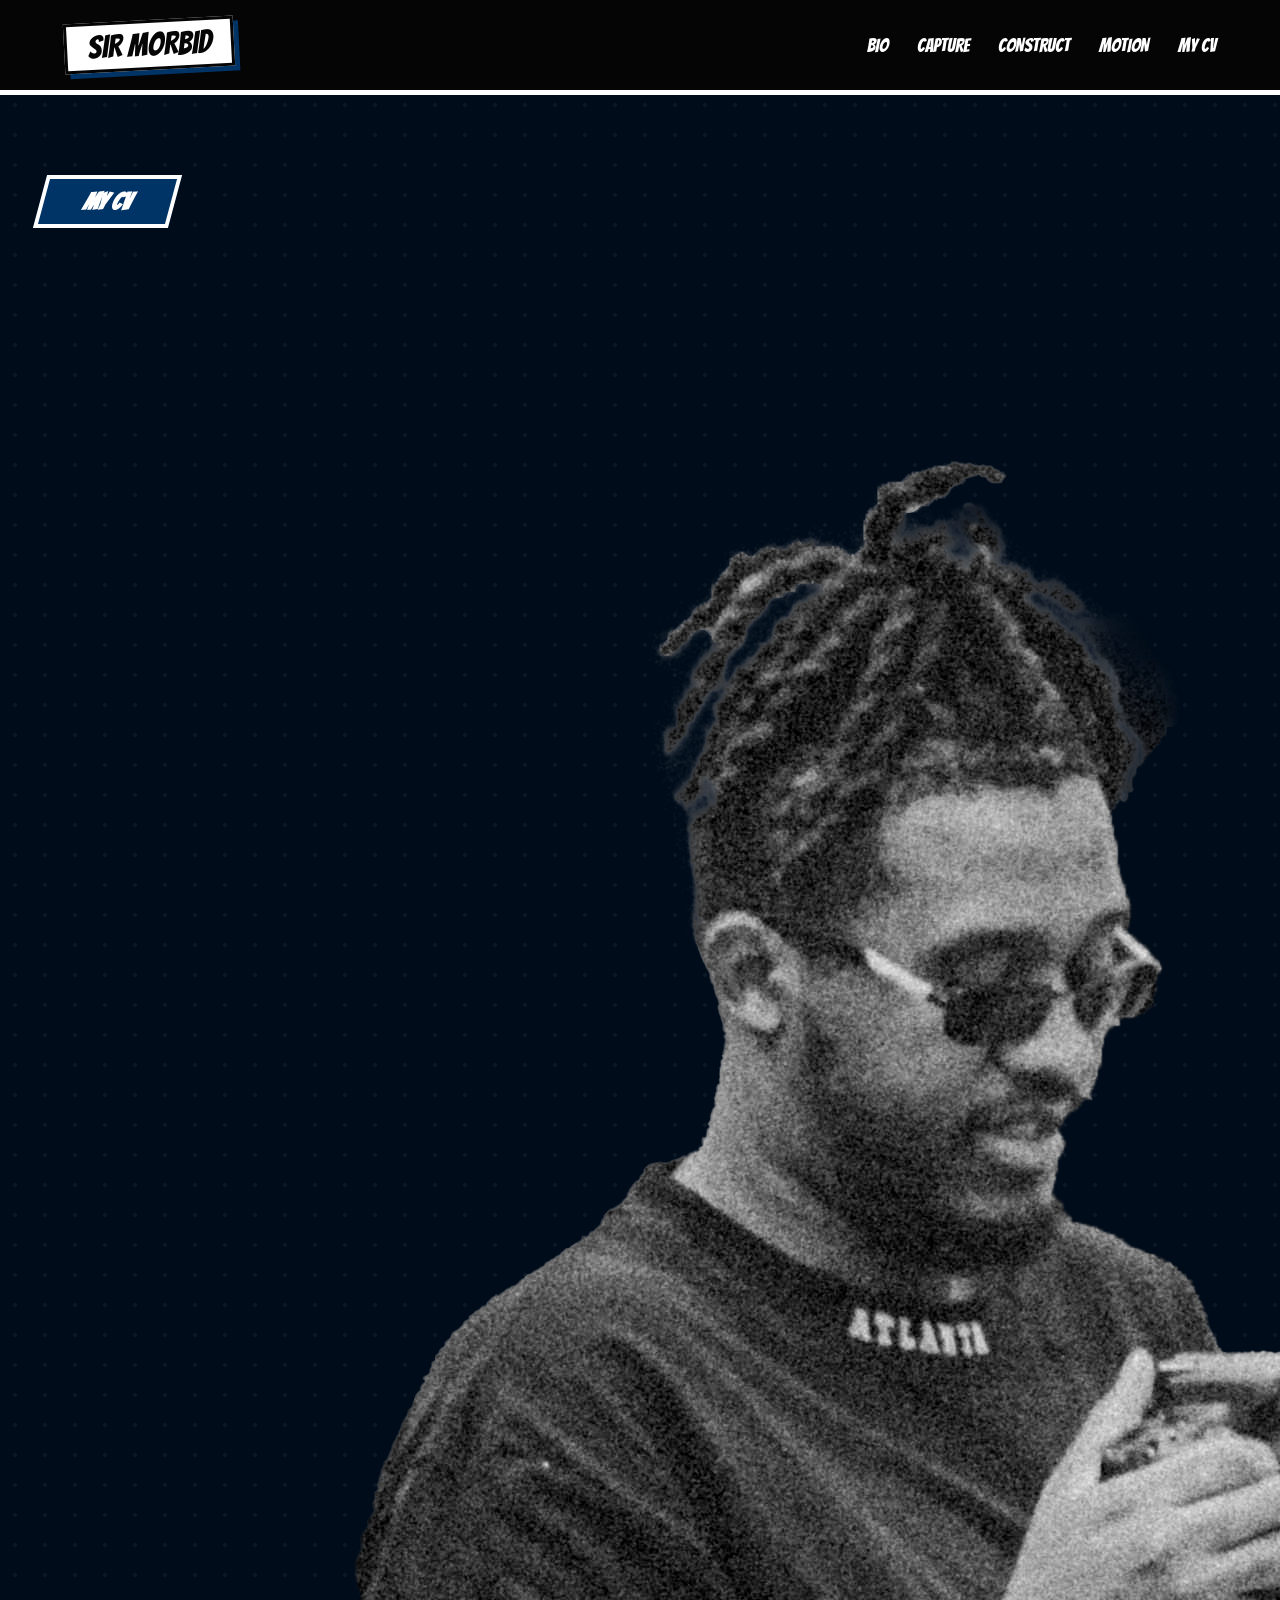
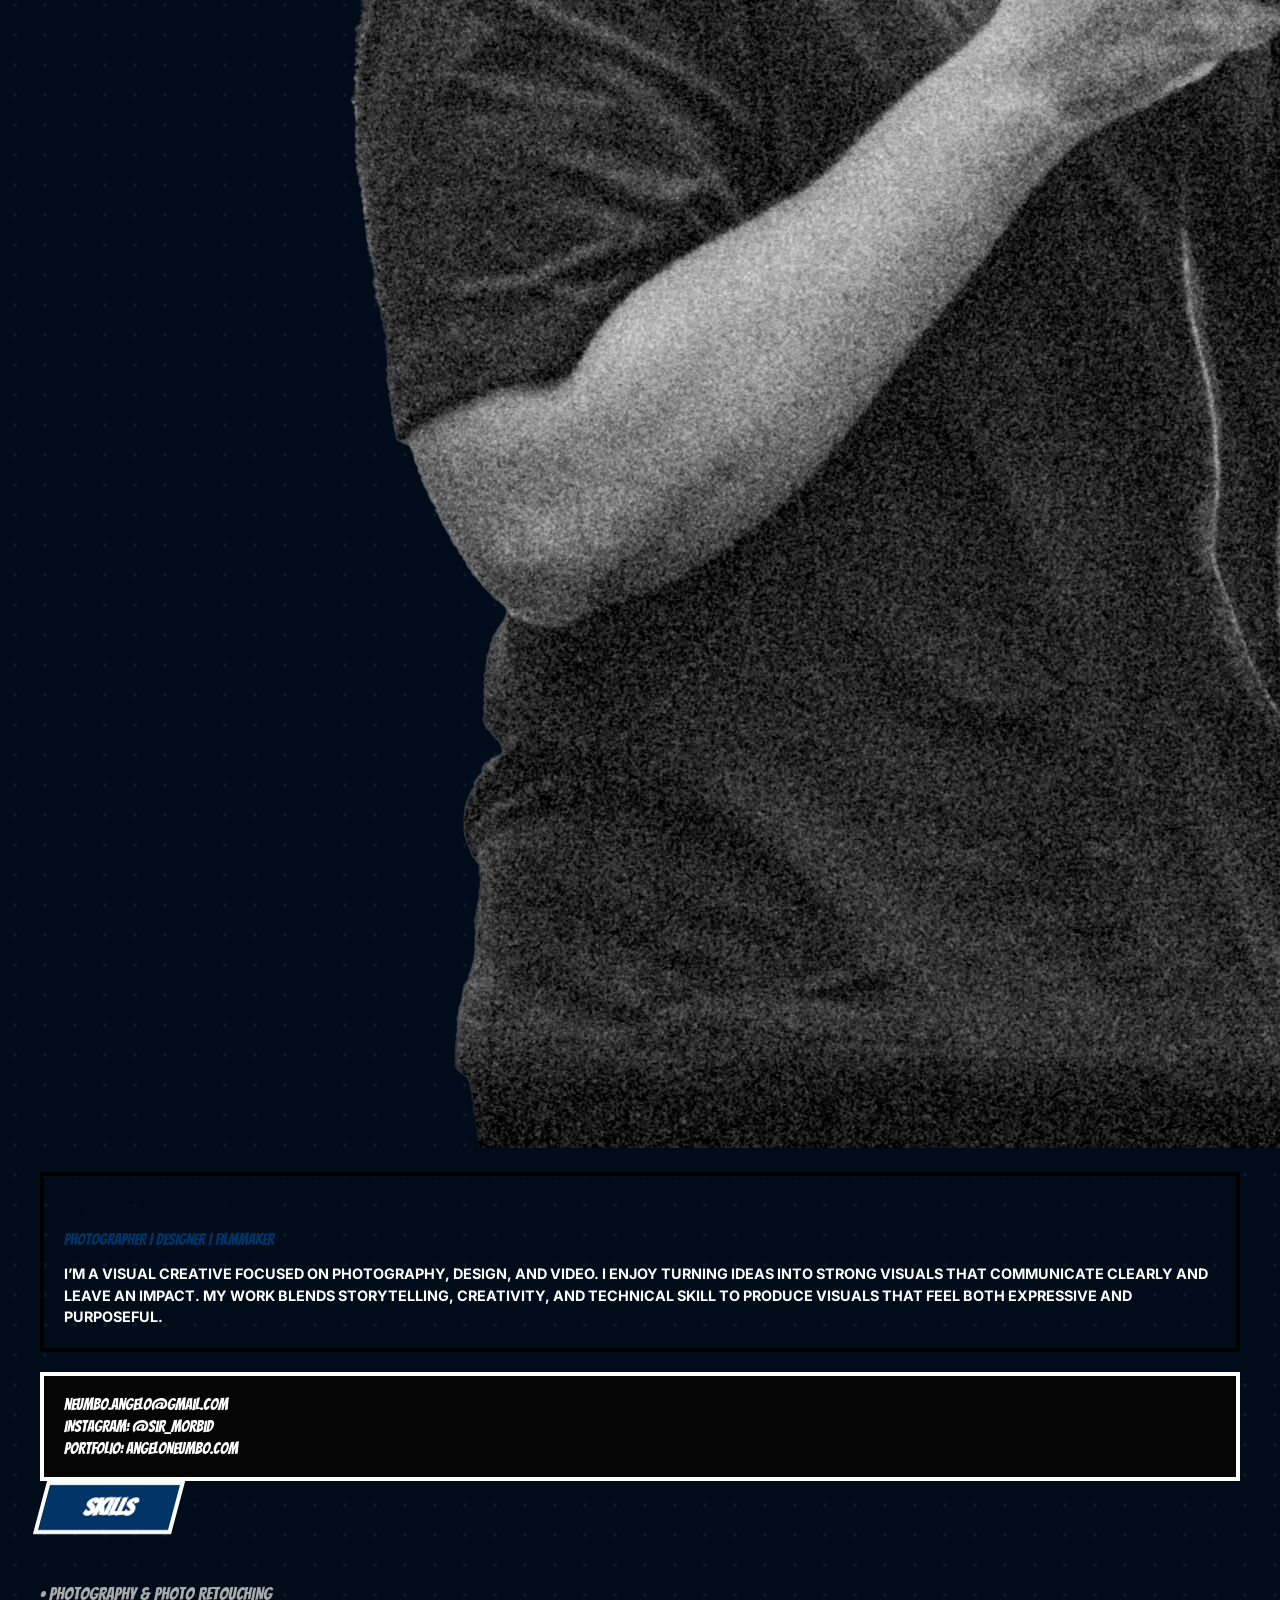
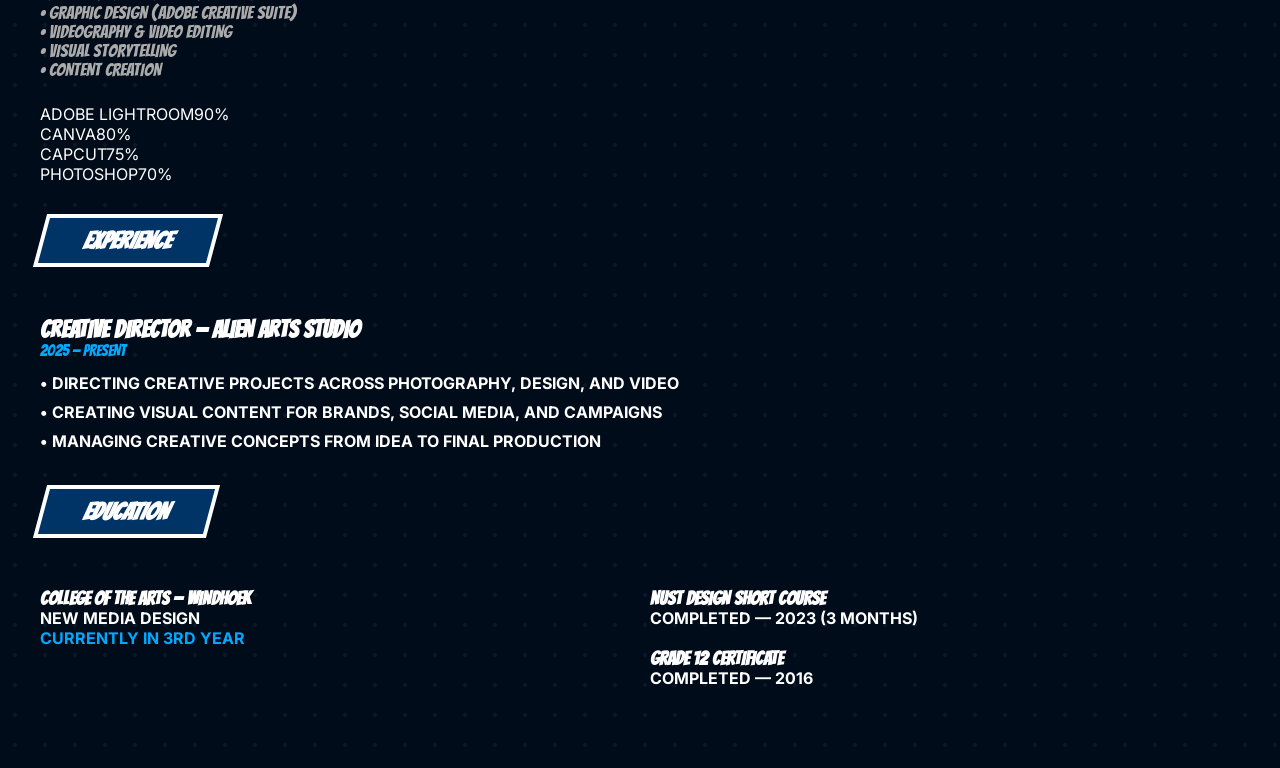
==== cv.html @ 8dfdfc35 "Add files via upload" ====
<!DOCTYPE html>
<html lang="en">
<head>
    <meta charset="UTF-8">
    <title>Angelo Neumbo | Curriculum Vitae</title>
    <link rel="stylesheet" href="style.css">
</head>
<body>
    
    <nav>
        <a href="index.html" class="sir-morbid-logo">SIR MORBID</a>
        <div class="nav-links">
            <a href="index.html">BIO</a>
            <a href="photography.html">CAPTURE</a>
            <a href="design.html">CONSTRUCT</a>
            <a href="video.html">MOTION</a>
            <a href="cv.html">MY CV</a>
        </div>
    </nav>

    <div class="container">
        
        <div class="hero-layout" style="grid-template-columns: 1fr 2fr; align-items: start;">
            
           
            <div class="sidebar-column">
                <h2 class="chapter-header" style="font-size: 1.5rem; margin-bottom: 20px;">MY CV</h2>
                
                <div class="hero-image-frame animate" style="margin-bottom: 20px;">
                    <img src="images/cv.png" alt="Angelo Neumbo">
                </div>

                <div class="bio-card" style="padding: 20px; box-shadow: 8px 8px 0px var(--midnight); border: 4px solid black;">
                    <h2 style="font-family: 'Bangers'; color: var(--midnight); font-size: 2.2rem; line-height: 1;">ANGELO NEUMBO</h2>
                    <p style="color: var(--deep-blue); font-family: 'Bangers'; margin-bottom: 15px;">PHOTOGRAPHER | DESIGNER | FILMMAKER</p>
                    <p style="font-size: 0.9rem; line-height: 1.5; font-weight: bold;">
                        I’M A VISUAL CREATIVE FOCUSED ON PHOTOGRAPHY, DESIGN, AND VIDEO. I ENJOY TURNING IDEAS INTO STRONG VISUALS THAT COMMUNICATE CLEARLY AND LEAVE AN IMPACT. MY WORK BLENDS STORYTELLING, CREATIVITY, AND TECHNICAL SKILL TO PRODUCE VISUALS THAT FEEL BOTH EXPRESSIVE AND PURPOSEFUL.
                    </p>
                </div>

                
                <div class="panel animate" style="margin-top: 20px; background: var(--black); border: 4px solid white; padding: 20px;">
                    <p style="font-family: 'Bangers'; color: white; margin-bottom: 5px;">neumbo.angelo@gmail.COM</p>
                    <p style="font-family: 'Bangers'; color: white; margin-bottom: 5px;">INSTAGRAM: @sir_morbid</p>
                    <p style="font-family: 'Bangers'; color: white;">PORTFOLIO: AngeloNeumbo.COM</p>
                </div>
            </div>

           
            <div class="main-cv-column">
                
               
                <div class="skill-card animate" style="margin-bottom: 30px;">
                    <h2 class="chapter-header" style="font-size: 1.5rem; margin-top: 0;">SKILLS</h2>
                    <ul style="list-style: none; font-family: 'Bangers'; font-size: 1.1rem; margin-bottom: 25px; color: #aaa;">
                        <li>• PHOTOGRAPHY & PHOTO RETOUCHING</li>
                        <li>• GRAPHIC DESIGN (ADOBE CREATIVE SUITE)</li>
                        <li>• VIDEOGRAPHY & VIDEO EDITING</li>
                        <li>• VISUAL STORYTELLING</li>
                        <li>• CONTENT CREATION</li>
                    </ul>

                  
                    <div class="skill-bar-container">
                        <div class="skill-label"><span>ADOBE LIGHTROOM</span><span>90%</span></div>
                        <div class="bar-outline"><div class="bar-fill" data-percentage="90%"></div></div>
                    </div>
                    <div class="skill-bar-container">
                        <div class="skill-label"><span>CANVA</span><span>80%</span></div>
                        <div class="bar-outline"><div class="bar-fill" data-percentage="80%"></div></div>
                    </div>
                    <div class="skill-bar-container">
                        <div class="skill-label"><span>CAPCUT</span><span>75%</span></div>
                        <div class="bar-outline"><div class="bar-fill" data-percentage="75%"></div></div>
                    </div>
                    <div class="skill-bar-container">
                        <div class="skill-label"><span>PHOTOSHOP</span><span>70%</span></div>
                        <div class="bar-outline"><div class="bar-fill" data-percentage="70%"></div></div>
                    </div>
                </div>

                
                <div class="skill-card animate" style="margin-bottom: 30px;">
                    <h2 class="chapter-header" style="font-size: 1.5rem; margin-top: 0;">EXPERIENCE</h2>
                    <div style="margin-bottom: 20px;">
                        <h3 style="font-family: 'Bangers'; font-size: 1.5rem; color: var(--white);">CREATIVE DIRECTOR — ALIEN ARTS STUDIO</h3>
                        <p style="color: #00aaff; font-family: 'Bangers'; margin-bottom: 10px;">2025 — PRESENT</p>
                        <ul style="list-style: none; font-weight: bold; line-height: 1.8;">
                            <li>• DIRECTING CREATIVE PROJECTS ACROSS PHOTOGRAPHY, DESIGN, AND VIDEO</li>
                            <li>• CREATING VISUAL CONTENT FOR BRANDS, SOCIAL MEDIA, AND CAMPAIGNS</li>
                            <li>• MANAGING CREATIVE CONCEPTS FROM IDEA TO FINAL PRODUCTION</li>
                        </ul>
                    </div>
                </div>

                
                <div class="skill-card animate">
                    <h2 class="chapter-header" style="font-size: 1.5rem; margin-top: 0;">EDUCATION</h2>
                    <div style="display: grid; grid-template-columns: 1fr 1fr; gap: 20px;">
                        <div>
                            <h3 style="font-family: 'Bangers'; color: white;">COLLEGE OF THE ARTS — WINDHOEK</h3>
                            <p style="font-weight: bold;">NEW MEDIA DESIGN</p>
                            <p style="color: #00aaff; font-weight: bold;">CURRENTLY IN 3RD YEAR</p>
                        </div>
                        <div>
                            <h3 style="font-family: 'Bangers'; color: white;">NUST DESIGN SHORT COURSE</h3>
                            <p style="font-weight: bold;">COMPLETED — 2023 (3 MONTHS)</p>
                            <br>
                            <h3 style="font-family: 'Bangers'; color: white;">GRADE 12 CERTIFICATE</h3>
                            <p style="font-weight: bold;">COMPLETED — 2016</p>
                        </div>
                    </div>
                </div>

            </div> 
        </div> 
    </div> 

    <script src="script.js"></script>
</body>
</html>
---- style.css ----
@import url('https://fonts.googleapis.com/css2?family=Bangers&family=Inter:wght@300;400;700&display=swap');

:root {
    --midnight: #000c1a;
    --deep-blue: #003366;
    --black: #050505;
    --white: #ffffff;
    --border: 5px solid var(--white);
}

* { box-sizing: border-box; margin: 0; padding: 0; }

body {
    background-color: var(--midnight);
    color: var(--white);
    font-family: 'Inter', sans-serif;
    background-image: radial-gradient(rgba(255,255,255,0.05) 2px, transparent 0);
    background-size: 30px 30px;
    overflow-x: hidden;
}


nav {
    background: var(--black);
    padding: 20px 5%;
    display: flex;
    justify-content: space-between;
    align-items: center;
    border-bottom: 5px solid var(--white);
    position: sticky;
    top: 0;
    z-index: 9999; 
}

.sir-morbid-logo {
    font-family: 'Bangers', cursive;
    background: var(--white);
    color: var(--black);
    padding: 5px 20px;
    border: 3px solid var(--black);
    display: inline-block;
    transform: rotate(-3deg);
    font-size: 2rem;
    box-shadow: 5px 5px 0px var(--deep-blue);
    text-decoration: none;
}

.nav-links a {
    color: var(--white);
    text-decoration: none;
    font-family: 'Bangers';
    margin-left: 25px;
    font-size: 1.2rem;
}


.container { 
    max-width: 1400px; 
    margin: auto; 
    padding: 80px 40px; 
}

.chapter-header {
    background: var(--deep-blue);
    color: var(--white);
    display: inline-block;
    padding: 10px 40px;
    font-family: 'Bangers';
    font-size: 3rem;
    transform: skew(-15deg);
    margin-bottom: 50px;
    border: 4px solid var(--white);
}


.grid { 
    display: grid; 
    grid-template-columns: repeat(3, 1fr); 
    gap: 40px; 
}

.panel {
    background: var(--black);
    border: 6px solid var(--white);
    position: relative;
    transition: transform 0.1s ease-out; 
    transform-style: preserve-3d;
    backface-visibility: hidden;
    opacity: 0; 
    transform: translateY(40px);
}


.panel:hover {
    z-index: 50;
    border-color: #00aaff;
}


.panel img, .panel video { 
    width: 100%; 
    height: 550px; 
    object-fit: cover; 
    display: block; 
}

.panel-desc {
    background: var(--white);
    color: var(--black);
    font-family: 'Bangers';
    padding: 20px;
    text-align: center;
    font-size: 1.4rem;
    border-top: 5px solid var(--black);
}


.animate { opacity: 1 !important; transform: translateY(0) !important; }


@media (max-width: 1000px) {
    .grid { grid-template-columns: 1fr; }
    .panel img { height: 400px; }
}
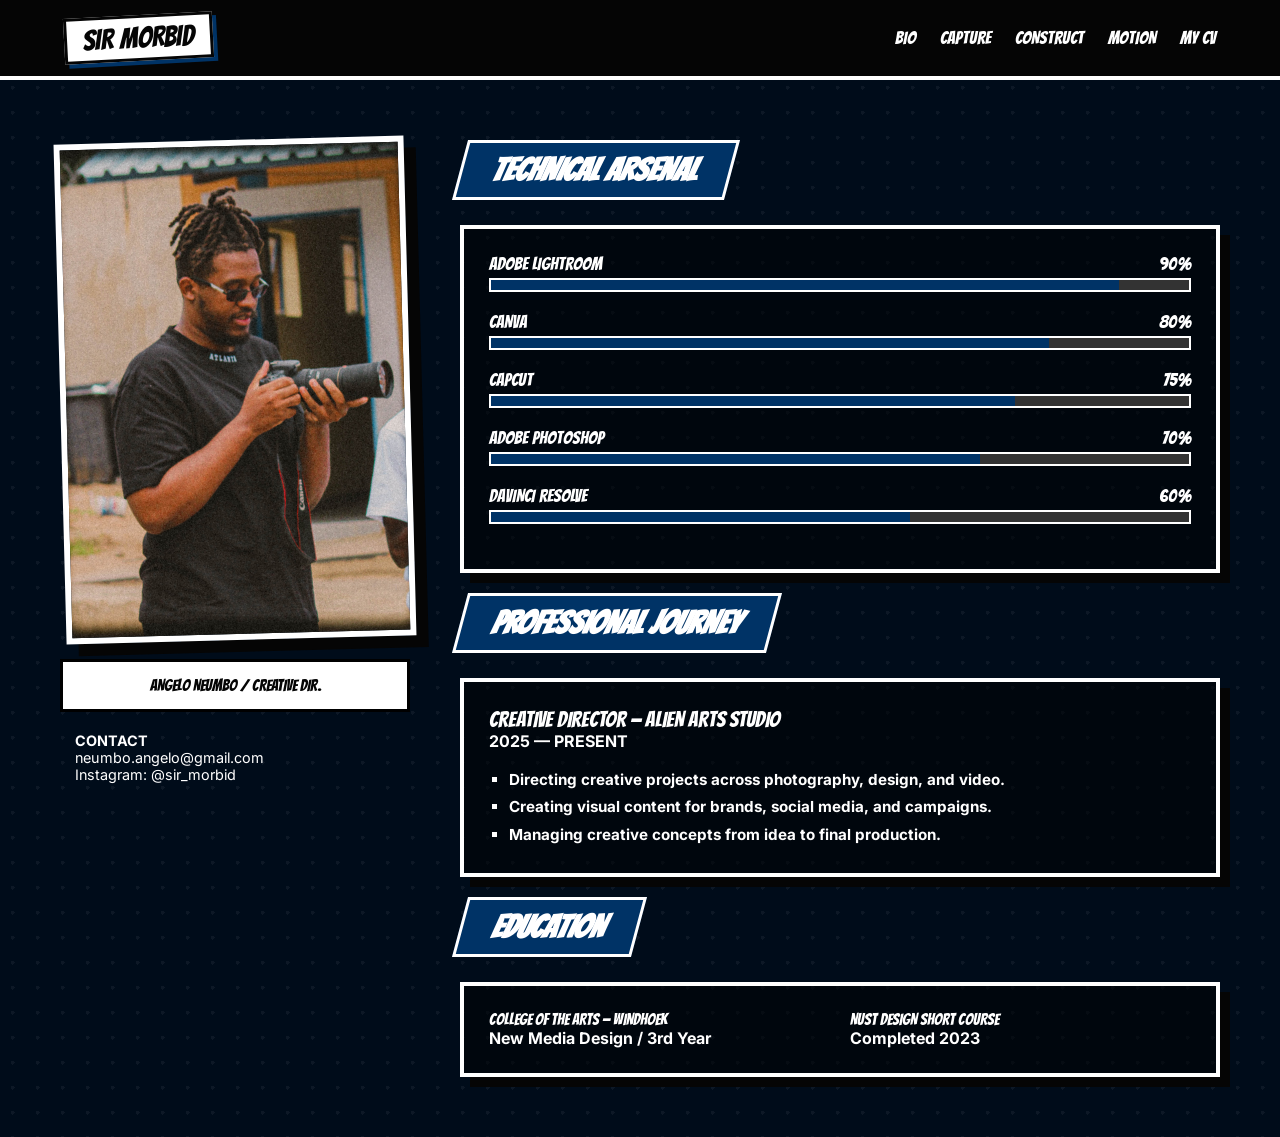
==== commit 110ea638: "Add files via upload" ====
--- a/cv.html
+++ b/cv.html
@@ -2,11 +2,10 @@
 <html lang="en">
 <head>
     <meta charset="UTF-8">
-    <title>Angelo Neumbo | Curriculum Vitae</title>
+    <title>Angelo Neumbo | CV</title>
     <link rel="stylesheet" href="style.css">
 </head>
 <body>
-    
     <nav>
         <a href="index.html" class="sir-morbid-logo">SIR MORBID</a>
         <div class="nav-links">
@@ -19,96 +18,68 @@
     </nav>
 
     <div class="container">
-        
-        <div class="hero-layout" style="grid-template-columns: 1fr 2fr; align-items: start;">
+        <div class="split-layout">
             
-           
-            <div class="sidebar-column">
-                <h2 class="chapter-header" style="font-size: 1.5rem; margin-bottom: 20px;">MY CV</h2>
-                
-                <div class="hero-image-frame animate" style="margin-bottom: 20px;">
-                    <img src="images/cv.png" alt="Angelo Neumbo">
+            
+            <div class="image-column">
+                <img src="images/hero.jpg" alt="Angelo Neumbo">
+                <div style="background:var(--white); color:var(--black); padding:15px; margin-top:15px; font-family:'Bangers'; border:3px solid black; text-align:center;">
+                    ANGELO NEUMBO / CREATIVE DIR.
                 </div>
-
-                <div class="bio-card" style="padding: 20px; box-shadow: 8px 8px 0px var(--midnight); border: 4px solid black;">
-                    <h2 style="font-family: 'Bangers'; color: var(--midnight); font-size: 2.2rem; line-height: 1;">ANGELO NEUMBO</h2>
-                    <p style="color: var(--deep-blue); font-family: 'Bangers'; margin-bottom: 15px;">PHOTOGRAPHER | DESIGNER | FILMMAKER</p>
-                    <p style="font-size: 0.9rem; line-height: 1.5; font-weight: bold;">
-                        I’M A VISUAL CREATIVE FOCUSED ON PHOTOGRAPHY, DESIGN, AND VIDEO. I ENJOY TURNING IDEAS INTO STRONG VISUALS THAT COMMUNICATE CLEARLY AND LEAVE AN IMPACT. MY WORK BLENDS STORYTELLING, CREATIVITY, AND TECHNICAL SKILL TO PRODUCE VISUALS THAT FEEL BOTH EXPRESSIVE AND PURPOSEFUL.
-                    </p>
-                </div>
-
-                
-                <div class="panel animate" style="margin-top: 20px; background: var(--black); border: 4px solid white; padding: 20px;">
-                    <p style="font-family: 'Bangers'; color: white; margin-bottom: 5px;">neumbo.angelo@gmail.COM</p>
-                    <p style="font-family: 'Bangers'; color: white; margin-bottom: 5px;">INSTAGRAM: @sir_morbid</p>
-                    <p style="font-family: 'Bangers'; color: white;">PORTFOLIO: AngeloNeumbo.COM</p>
+                <div style="margin-top:20px; font-size: 0.9rem; border-left: 4px solid var(--accent-blue); padding-left: 15px;">
+                    <p style="font-weight: bold; color: var(--accent-blue);">CONTACT</p>
+                    <p>neumbo.angelo@gmail.com</p>
+                    <p>Instagram: @sir_morbid</p>
                 </div>
             </div>
 
-           
-            <div class="main-cv-column">
+            
+            <div class="info-column">
                 
-               
-                <div class="skill-card animate" style="margin-bottom: 30px;">
-                    <h2 class="chapter-header" style="font-size: 1.5rem; margin-top: 0;">SKILLS</h2>
-                    <ul style="list-style: none; font-family: 'Bangers'; font-size: 1.1rem; margin-bottom: 25px; color: #aaa;">
-                        <li>• PHOTOGRAPHY & PHOTO RETOUCHING</li>
-                        <li>• GRAPHIC DESIGN (ADOBE CREATIVE SUITE)</li>
-                        <li>• VIDEOGRAPHY & VIDEO EDITING</li>
-                        <li>• VISUAL STORYTELLING</li>
-                        <li>• CONTENT CREATION</li>
-                    </ul>
-
-                  
-                    <div class="skill-bar-container">
+                <h2 class="chapter-header">TECHNICAL ARSENAL</h2>
+                <div class="skill-card">
+                    <div class="skill-item">
                         <div class="skill-label"><span>ADOBE LIGHTROOM</span><span>90%</span></div>
-                        <div class="bar-outline"><div class="bar-fill" data-percentage="90%"></div></div>
+                        <div class="bar-out"><div class="bar-in" data-width="90%"></div></div>
                     </div>
-                    <div class="skill-bar-container">
+                    <div class="skill-item">
                         <div class="skill-label"><span>CANVA</span><span>80%</span></div>
-                        <div class="bar-outline"><div class="bar-fill" data-percentage="80%"></div></div>
+                        <div class="bar-out"><div class="bar-in" data-width="80%"></div></div>
                     </div>
-                    <div class="skill-bar-container">
+                    <div class="skill-item">
                         <div class="skill-label"><span>CAPCUT</span><span>75%</span></div>
-                        <div class="bar-outline"><div class="bar-fill" data-percentage="75%"></div></div>
+                        <div class="bar-out"><div class="bar-in" data-width="75%"></div></div>
                     </div>
-                    <div class="skill-bar-container">
-                        <div class="skill-label"><span>PHOTOSHOP</span><span>70%</span></div>
-                        <div class="bar-outline"><div class="bar-fill" data-percentage="70%"></div></div>
+                    <div class="skill-item">
+                        <div class="skill-label"><span>ADOBE PHOTOSHOP</span><span>70%</span></div>
+                        <div class="bar-out"><div class="bar-in" data-width="70%"></div></div>
+                    </div>
+                    <div class="skill-item">
+                        <div class="skill-label"><span>DAVINCI RESOLVE</span><span>60%</span></div>
+                        <div class="bar-out"><div class="bar-in" data-width="60%"></div></div>
                     </div>
                 </div>
 
-                
-                <div class="skill-card animate" style="margin-bottom: 30px;">
-                    <h2 class="chapter-header" style="font-size: 1.5rem; margin-top: 0;">EXPERIENCE</h2>
-                    <div style="margin-bottom: 20px;">
-                        <h3 style="font-family: 'Bangers'; font-size: 1.5rem; color: var(--white);">CREATIVE DIRECTOR — ALIEN ARTS STUDIO</h3>
-                        <p style="color: #00aaff; font-family: 'Bangers'; margin-bottom: 10px;">2025 — PRESENT</p>
-                        <ul style="list-style: none; font-weight: bold; line-height: 1.8;">
-                            <li>• DIRECTING CREATIVE PROJECTS ACROSS PHOTOGRAPHY, DESIGN, AND VIDEO</li>
-                            <li>• CREATING VISUAL CONTENT FOR BRANDS, SOCIAL MEDIA, AND CAMPAIGNS</li>
-                            <li>• MANAGING CREATIVE CONCEPTS FROM IDEA TO FINAL PRODUCTION</li>
-                        </ul>
-                    </div>
+                <h2 class="chapter-header">PROFESSIONAL JOURNEY</h2>
+                <div class="skill-card">
+                    <p style="font-family:'Bangers'; font-size:1.4rem; color:var(--accent-blue);">CREATIVE DIRECTOR — ALIEN ARTS STUDIO</p>
+                    <p style="font-weight: bold; margin-bottom: 15px;">2025 — PRESENT</p>
+                    <ul style="list-style: square; padding-left: 20px; font-size: 0.95rem; font-weight: bold; line-height: 1.8;">
+                        <li>Directing creative projects across photography, design, and video.</li>
+                        <li>Creating visual content for brands, social media, and campaigns.</li>
+                        <li>Managing creative concepts from idea to final production.</li>
+                    </ul>
                 </div>
 
-                
-                <div class="skill-card animate">
-                    <h2 class="chapter-header" style="font-size: 1.5rem; margin-top: 0;">EDUCATION</h2>
-                    <div style="display: grid; grid-template-columns: 1fr 1fr; gap: 20px;">
-                        <div>
-                            <h3 style="font-family: 'Bangers'; color: white;">COLLEGE OF THE ARTS — WINDHOEK</h3>
-                            <p style="font-weight: bold;">NEW MEDIA DESIGN</p>
-                            <p style="color: #00aaff; font-weight: bold;">CURRENTLY IN 3RD YEAR</p>
-                        </div>
-                        <div>
-                            <h3 style="font-family: 'Bangers'; color: white;">NUST DESIGN SHORT COURSE</h3>
-                            <p style="font-weight: bold;">COMPLETED — 2023 (3 MONTHS)</p>
-                            <br>
-                            <h3 style="font-family: 'Bangers'; color: white;">GRADE 12 CERTIFICATE</h3>
-                            <p style="font-weight: bold;">COMPLETED — 2016</p>
-                        </div>
+                <h2 class="chapter-header">EDUCATION</h2>
+                <div class="skill-card" style="display: grid; grid-template-columns: 1fr 1fr; gap: 20px;">
+                    <div>
+                        <p style="font-family:'Bangers'; color:var(--accent-blue);">COLLEGE OF THE ARTS — WINDHOEK</p>
+                        <p style="font-weight: bold;">New Media Design / 3rd Year</p>
+                    </div>
+                    <div>
+                        <p style="font-family:'Bangers'; color:var(--accent-blue);">NUST DESIGN SHORT COURSE</p>
+                        <p style="font-weight: bold;">Completed 2023</p>
                     </div>
                 </div>
 
--- a/style.css
+++ b/style.css
@@ -5,7 +5,7 @@
     --deep-blue: #003366;
     --black: #050505;
     --white: #ffffff;
-    --border: 5px solid var(--white);
+    --border: 4px solid var(--white);
 }
 
 * { box-sizing: border-box; margin: 0; padding: 0; }
@@ -15,110 +15,125 @@
     color: var(--white);
     font-family: 'Inter', sans-serif;
     background-image: radial-gradient(rgba(255,255,255,0.05) 2px, transparent 0);
-    background-size: 30px 30px;
-    overflow-x: hidden;
+    background-size: 25px 25px;
 }
 
-
+/* NAVIGATION */
 nav {
     background: var(--black);
-    padding: 20px 5%;
+    padding: 15px 5%;
     display: flex;
     justify-content: space-between;
     align-items: center;
-    border-bottom: 5px solid var(--white);
-    position: sticky;
-    top: 0;
-    z-index: 9999; 
+    border-bottom: 4px solid var(--white);
+    position: sticky; top: 0; z-index: 1000;
 }
 
 .sir-morbid-logo {
     font-family: 'Bangers', cursive;
-    background: var(--white);
-    color: var(--black);
-    padding: 5px 20px;
-    border: 3px solid var(--black);
-    display: inline-block;
-    transform: rotate(-3deg);
-    font-size: 2rem;
-    box-shadow: 5px 5px 0px var(--deep-blue);
+    background: var(--white); color: var(--black);
+    padding: 5px 15px; border: 3px solid var(--black);
+    display: inline-block; transform: rotate(-3deg);
+    font-size: 1.8rem; box-shadow: 4px 4px 0px var(--deep-blue);
     text-decoration: none;
 }
 
 .nav-links a {
-    color: var(--white);
-    text-decoration: none;
-    font-family: 'Bangers';
-    margin-left: 25px;
-    font-size: 1.2rem;
+    color: var(--white); text-decoration: none;
+    font-family: 'Bangers'; margin-left: 20px; font-size: 1.1rem;
 }
 
+/* --- THE FIX: SIDE-BY-SIDE LAYOUT FOR INDEX & CV --- */
+.container { max-width: 1200px; margin: auto; padding: 40px 20px; }
 
-.container { 
-    max-width: 1400px; 
-    margin: auto; 
-    padding: 80px 40px; 
+.split-layout {
+    display: flex;
+    align-items: flex-start; /* Aligns content to top */
+    gap: 50px;
+    margin-top: 20px;
 }
+
+/* FIXED IMAGE SIZE - NO LONGER ENLARGED */
+.image-column {
+    flex: 0 0 350px; /* STRICT 350px wide */
+    max-width: 350px;
+}
+
+.image-column img {
+    width: 100%;
+    height: 500px; /* Fixed height for pro portrait look */
+    object-fit: cover;
+    border: 6px solid var(--white);
+    box-shadow: 12px 12px 0px var(--black);
+    transform: rotate(-1.5deg);
+}
+
+.info-column { flex: 1; }
 
 .chapter-header {
     background: var(--deep-blue);
     color: var(--white);
     display: inline-block;
-    padding: 10px 40px;
+    padding: 10px 30px;
     font-family: 'Bangers';
-    font-size: 3rem;
+    font-size: 2rem;
     transform: skew(-15deg);
-    margin-bottom: 50px;
-    border: 4px solid var(--white);
+    margin-bottom: 25px;
+    border: 3px solid var(--white);
 }
 
+/* CARDS */
+.comic-box {
+    background: var(--white); color: var(--black);
+    padding: 30px; border: 5px solid var(--black);
+    box-shadow: 10px 10px 0px var(--deep-blue);
+}
 
+.skill-card {
+    background: rgba(0, 0, 0, 0.5);
+    padding: 25px; border: 4px solid var(--white);
+    box-shadow: 10px 10px 0px var(--black);
+    margin-bottom: 20px;
+}
+
+/* --- PROJECT GRID (For Photo/Video Pages) --- */
 .grid { 
     display: grid; 
-    grid-template-columns: repeat(3, 1fr); 
-    gap: 40px; 
+    grid-template-columns: repeat(auto-fit, minmax(300px, 1fr)); 
+    gap: 30px; 
 }
 
-.panel {
-    background: var(--black);
-    border: 6px solid var(--white);
-    position: relative;
-    transition: transform 0.1s ease-out; 
-    transform-style: preserve-3d;
-    backface-visibility: hidden;
+.panel { 
+    border: 4px solid var(--white); 
+    background: #000; 
+    overflow: hidden; 
     opacity: 0; 
-    transform: translateY(40px);
+    transform: translateY(20px); 
+    transition: 0.5s; 
 }
 
+.panel img, .panel video { width: 100%; height: 400px; object-fit: cover; display: block; }
 
-.panel:hover {
-    z-index: 50;
-    border-color: #00aaff;
+.panel-desc { 
+    background: var(--white); color: var(--black); 
+    font-family: 'Bangers'; padding: 10px; text-align: center; 
 }
 
-
-.panel img, .panel video { 
-    width: 100%; 
-    height: 550px; 
-    object-fit: cover; 
-    display: block; 
+/* --- SKILL BARS --- */
+.skill-item { margin-bottom: 20px; opacity: 0; transform: translateX(-15px); transition: 0.6s; }
+.skill-label { display: flex; justify-content: space-between; font-family: 'Bangers'; font-size: 1.1rem; margin-bottom: 5px; }
+.bar-out { background: #333; height: 14px; border: 2px solid var(--white); overflow: hidden; }
+.bar-in { 
+    background: var(--deep-blue); 
+    height: 100%; 
+    width: 0%; /* Start at 0 */
+    transition: width 1.5s ease-in-out; 
 }
 
-.panel-desc {
-    background: var(--white);
-    color: var(--black);
-    font-family: 'Bangers';
-    padding: 20px;
-    text-align: center;
-    font-size: 1.4rem;
-    border-top: 5px solid var(--black);
-}
+/* ANIMATION CLASS */
+.reveal { opacity: 1 !important; transform: translate(0) !important; }
 
-
-.animate { opacity: 1 !important; transform: translateY(0) !important; }
-
-
-@media (max-width: 1000px) {
-    .grid { grid-template-columns: 1fr; }
-    .panel img { height: 400px; }
+@media (max-width: 900px) {
+    .split-layout { flex-direction: column; align-items: center; }
+    .image-column { flex: 0 0 auto; max-width: 300px; }
 }
